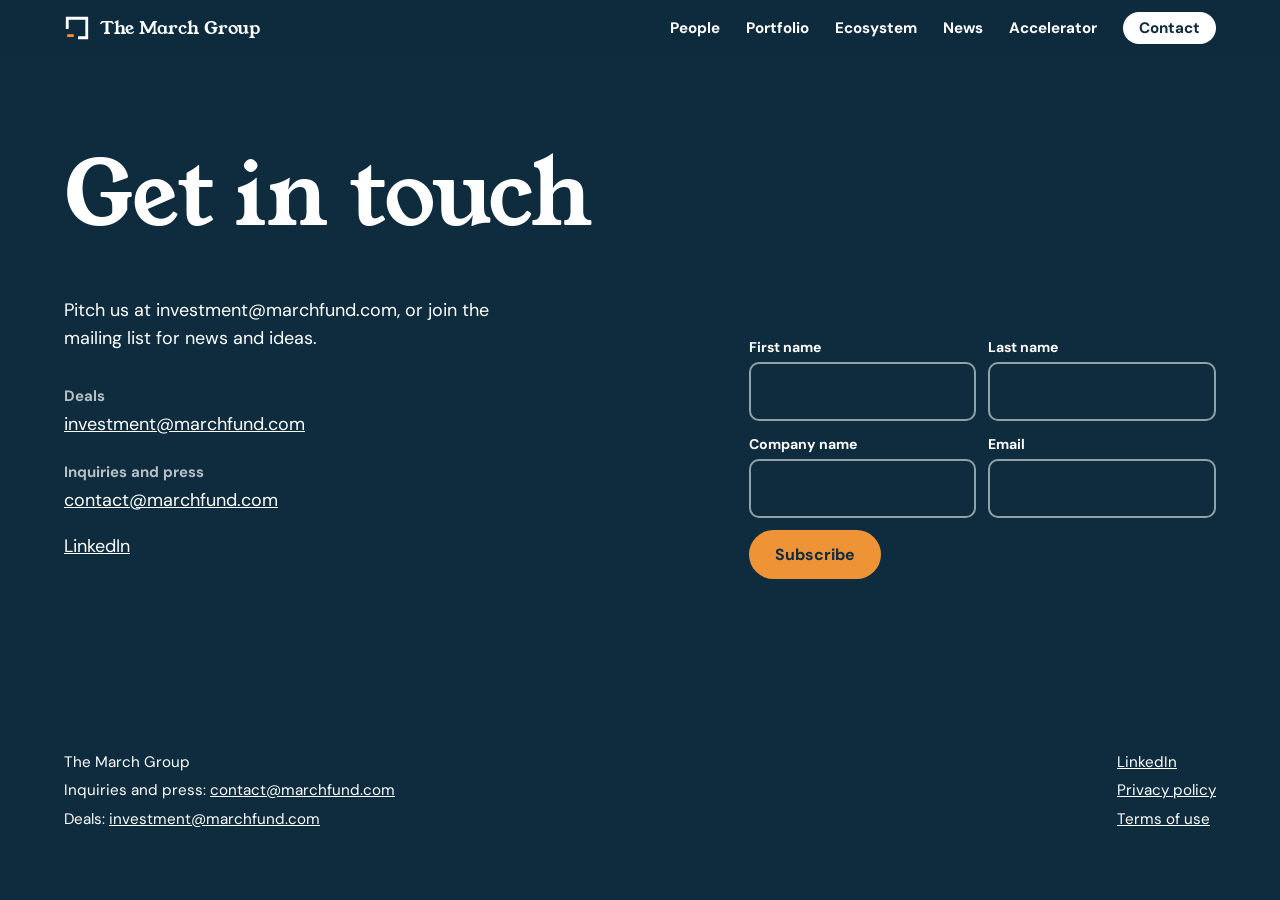
==== contact.html @ 6c955812 "Add files via upload" ====
<!DOCTYPE html>
<html lang="en">
<head>
<meta charset="utf-8">
<meta name="viewport" content="width=device-width, initial-scale=1, viewport-fit=cover">
<link rel="preconnect" href="https://fonts.googleapis.com">
<link rel="preconnect" href="https://fonts.gstatic.com" crossorigin>
<link href="https://fonts.googleapis.com/css2?family=Young+Serif&family=DM+Sans:opsz,wght@9..40,400;9..40,500;9..40,700&display=swap" rel="stylesheet">
<link rel="stylesheet" href="style.css">
<title>Contact | The March Group</title>
<meta name="description" content="The March Group is backing exponential technology platforms for human and planetary health, and a new food paradigm.">
</head>
<body class="sub-page dark" data-page="contact">
<header id="site-header" class="site-header"></header>
<main>
<h1 data-text="sections.contactPage"></h1>
<div class="contact-grid">
  <div><p data-text="sections.contactSub" style="max-width:26em;margin-bottom:28px"></p><div id="contact-lines"></div></div>
  <form class="signup" id="signup"></form>
</div>
</main>
<footer id="site-footer"></footer>

<script src="render.js"></script>

</body>
</html>
---- style.css ----
/* The March Group, Organic Modernism, Tier 3 */
:root{
  --lichen:#EDF1F4; --moss:#0E2C3E; --navy:#0E2C3E; --leaf:#1F4B66; --tomato:#EE9436; --butter:#F9DDB8; --paper:#FFFFFF;
  --ink:#0E2C3E; --muted:#4A6272; --line:#C9D5DC; --blend:multiply;
  --scene-a:#F7E9D6; --scene-b:#DCE6ED; --scene-c:#F3F6F8; --eco:#D9E4EB; --close:#0E2C3E;
  --pagebg:var(--lichen); --pagefg:var(--ink);
  --pad:clamp(20px,5vw,72px);
  --serif:"Young Serif",Georgia,serif; --sans:"DM Sans",system-ui,sans-serif;
}
@media (prefers-color-scheme:dark){
  :root{--lichen:#0A1F2C; --moss:#071722; --leaf:#5FA3C7; --paper:#12303F; --ink:#E9F0F4; --muted:#9FB4C0; --line:#20404F; --blend:screen;
    --scene-a:#1E2A2F; --scene-b:#12293A; --scene-c:#0F2533; --eco:#0B1A25; --close:#061620}
}
*,*::before,*::after{box-sizing:border-box}
html{-webkit-text-size-adjust:100%}
body{margin:0; background:var(--pagebg); color:var(--pagefg); font:400 18px/1.6 var(--sans); -webkit-font-smoothing:antialiased}
a{color:inherit}
:focus-visible{outline:3px solid var(--tomato); outline-offset:3px}
h1,h2,h3{font-family:var(--serif); font-weight:400; letter-spacing:-.01em; margin:0}
p{margin:0}
.btn{display:inline-block; padding:14px 26px; border-radius:999px; background:var(--tomato); color:var(--navy); text-decoration:none; font-weight:700; border:0; cursor:pointer; font-family:var(--sans); font-size:1rem}
.btn:hover{background:var(--butter); color:var(--navy)}
.sec-h{font-size:clamp(1.9rem,4.6vw,3.6rem); line-height:1.05; max-width:18em}

/* header */
.site-header{position:fixed; inset:0 0 auto 0; z-index:50}
.bar{display:flex; align-items:center; justify-content:space-between; flex-wrap:wrap; gap:12px; padding:12px var(--pad); background:color-mix(in srgb,var(--pagebg) 80%,transparent); backdrop-filter:blur(10px); -webkit-backdrop-filter:blur(10px)}
.brand{display:flex; align-items:center; gap:10px; text-decoration:none; font:400 1.15rem var(--serif)}
.brand svg{width:26px; height:26px}
.bar nav{display:flex; flex-wrap:wrap; gap:clamp(12px,2.4vw,26px); align-items:center; font-weight:700; font-size:.95rem}
.bar nav a{text-decoration:none} .bar nav a:hover{color:var(--tomato)}
.bar nav a.nav-cta{background:var(--pagefg); color:var(--pagebg); padding:4px 16px; border-radius:999px}
.bar nav a.nav-cta:hover{background:var(--tomato); color:var(--navy)}

/* media slots + masks */
.slot{position:relative; overflow:hidden; background:color-mix(in srgb,var(--pagefg) 9%,transparent)}
.slot .ph{position:absolute; inset:0} .slot .ph svg{width:100%; height:100%; display:block}
.slot.logo{background:var(--paper)} .slot.logo img{object-fit:contain; padding:17%}
.person .slot img{object-position:50% 20%}
.slot img,.slot video{position:absolute; inset:0; width:100%; height:100%; object-fit:cover}
.mk1{clip-path:url(#m1)} .mk2{clip-path:url(#m2)} .mk3{clip-path:url(#m3)} .mk4{clip-path:url(#m4)}

/* opening story (pinned) */
.story{position:relative; height:100vh; height:100svh; min-height:560px; display:grid; grid-template-columns:minmax(0,1fr) minmax(0,1.15fr); overflow:hidden}
.caps{position:relative}
.cap{position:absolute; inset:0; padding:72px var(--pad) 0 var(--pad); display:flex; flex-direction:column; justify-content:center; gap:22px}
.cap1 h1{font-size:clamp(2.1rem,4.6vw,4.4rem); line-height:1.04}
.hint{font-weight:700; font-size:.9rem; color:var(--muted)}
.split{display:flex; align-items:center; gap:16px; font:400 clamp(2.6rem,6vw,5.4rem)/1 var(--serif)}
.dot{width:.5em; height:.5em; border-radius:50%; flex:none}
.dot.a{background:var(--leaf)} .dot.b{background:var(--tomato)}
.line{font-size:1.15rem; color:var(--muted)}
.cap3 h2{font-size:clamp(2.1rem,4.6vw,4.2rem); line-height:1.05}
.cap3 .sub{max-width:28em; color:var(--muted); font-size:clamp(1rem,1.4vw,1.2rem)}
.cap3 .btn{align-self:flex-start}
.stage{position:relative; padding-top:56px}
.stage svg{width:100%; height:100%; display:block}
.stage path{mix-blend-mode:var(--blend)}
#shA{fill:var(--leaf)} #shB{fill:var(--tomato)}
.reduce .cap2,.reduce .cap3{display:none}

/* theme scenes */
.scene{min-height:100vh; min-height:100svh; display:grid; grid-template-columns:1fr 1fr; align-items:center; gap:clamp(24px,5vw,80px); padding:clamp(80px,10vw,128px) var(--pad)}
.scene:nth-child(even) .scene-media{order:-1}
.scene h2{font-size:clamp(2.4rem,6.4vw,5.6rem); line-height:1}
.scene p{margin-top:20px; max-width:22em; font-size:clamp(1.1rem,1.6vw,1.4rem)}
.scene .slot{width:min(100%,560px); aspect-ratio:1/1; margin:0 auto}
.themes-intro{padding:clamp(72px,10vw,128px) var(--pad) 0}

/* ecosystem */
.eco{padding:clamp(72px,10vw,128px) var(--pad)}
.stats{display:grid; grid-template-columns:repeat(5,1fr); gap:clamp(16px,3vw,32px); margin:clamp(32px,5vw,56px) 0 clamp(40px,6vw,80px)}
.stat b{display:block; font:400 clamp(2.4rem,5.4vw,4.6rem)/1 var(--serif); color:var(--leaf)}
.stat span{display:block; margin-top:8px; font-size:.95rem; line-height:1.35; opacity:.85}
.net-h{font-size:clamp(1.4rem,2.6vw,2rem); margin-bottom:8px}
#net{width:100%; height:auto; display:block; max-width:1100px; margin:0 auto}
#net .edge{stroke:currentColor; stroke-opacity:.35; stroke-width:1.5; stroke-dasharray:4 6}
#net .node{transform-box:fill-box; transform-origin:center; cursor:pointer}
#net .node rect{fill:var(--paper); stroke:var(--ink); stroke-width:1.5; transition:fill .15s}
#net .node text{font:700 19px var(--sans); fill:var(--ink); pointer-events:none}
#net .node.a rect{fill:var(--butter)} #net .node.a text{fill:var(--navy)}
#net .node:hover rect,#net .node:focus rect{fill:var(--tomato)} #net .node:hover text,#net .node:focus text{fill:var(--navy)}
#net .hub circle{fill:var(--tomato)} #net .hub text{font:400 30px var(--serif); fill:var(--navy)}
.cap-net{min-height:1.6em; text-align:center; font-weight:700; opacity:.8; margin-top:4px}

/* portfolio (pinned horizontal on desktop) */
.folio{min-height:100vh; min-height:100svh; display:flex; flex-direction:column; justify-content:center; gap:clamp(24px,4vw,48px); padding:clamp(88px,10vw,120px) 0 clamp(40px,6vw,72px); overflow:hidden}
.folio-head{padding:0 var(--pad)}
.track{display:flex; gap:clamp(20px,3vw,44px); padding:0 var(--pad); overflow-x:auto; scroll-snap-type:x mandatory; scrollbar-width:none}
.track::-webkit-scrollbar{display:none}
.folio.pinned .track{overflow:visible; scroll-snap-type:none; width:max-content; padding-right:calc(var(--pad) + 8vw)}
.card{flex:none; width:clamp(240px,32vw,440px); text-decoration:none; scroll-snap-align:start}
.card .slot{aspect-ratio:1/1.08; margin-bottom:14px; transition:transform .3s}
.card:hover .slot{transform:rotate(-2deg) scale(1.02)}
.card h3{font-size:clamp(1.4rem,2.4vw,2rem); line-height:1.1}
.card small{display:block; margin-top:4px; opacity:.75}

/* people */
.people{padding:clamp(72px,10vw,128px) var(--pad)}
.pgrid{display:grid; grid-template-columns:repeat(4,1fr); gap:clamp(16px,3vw,40px); margin-top:clamp(28px,5vw,56px)}
.person{background:none; border:0; padding:0; text-align:left; color:inherit; font:inherit; cursor:pointer}
.person .slot{aspect-ratio:4/5; margin-bottom:14px; transition:transform .3s}
.person:hover .slot{transform:scale(1.03)}
.person h3{font-size:1.3rem; line-height:1.15}
.person small{display:block; opacity:.75}
dialog{border:0; border-radius:24px; padding:30px; max-width:min(520px,92vw); background:var(--paper); color:var(--ink)}
dialog::backdrop{background:rgba(10,20,14,.55)}
dialog h3{font-size:1.8rem; margin-bottom:6px} dialog p{margin-top:12px} dialog .btn{margin-top:20px}

/* news */
.news-sec{padding:0 var(--pad) clamp(72px,10vw,128px)}
.nlist{margin-top:clamp(20px,4vw,40px); border-top:2px solid currentColor}
.nlist a{display:grid; grid-template-columns:9rem 1fr; gap:16px; padding:20px 0; border-bottom:1px solid var(--line); text-decoration:none}
.nlist small{font-weight:700; opacity:.7}
.nlist strong{font:400 clamp(1.15rem,2vw,1.6rem)/1.25 var(--serif)}
.nlist a:hover strong{color:var(--tomato)}

/* close */
.close{padding:clamp(80px,12vw,160px) var(--pad)}
.close h2{font-size:clamp(2.6rem,8vw,7rem); line-height:.98}
.close .lede{margin-top:20px; max-width:30em; font-size:1.2rem; opacity:.85}
.signup{display:grid; grid-template-columns:repeat(2,1fr); gap:12px; max-width:720px; margin-top:40px}
.signup label{display:block; font-weight:700; font-size:.88rem; margin-bottom:4px}
.signup input{width:100%; padding:13px 14px; border:2px solid color-mix(in srgb,currentColor 55%,transparent); border-radius:10px; background:transparent; color:inherit; font:inherit}
.signup .btn{grid-column:1/-1; justify-self:start}
.signup .ok{grid-column:1/-1; min-height:1.6em; font-weight:700}
footer{background:var(--close); color:#fff; padding:40px var(--pad) 56px}
footer .cols{display:flex; flex-wrap:wrap; justify-content:space-between; gap:24px; font-size:.95rem}
footer p{margin-bottom:4px}

/* home: explore tiles + close buttons */
.explore{padding:clamp(72px,10vw,128px) var(--pad)}
.tiles{display:grid; grid-template-columns:repeat(4,1fr); gap:clamp(16px,2.6vw,32px); margin-top:clamp(28px,5vw,56px)}
.tile{display:block; text-decoration:none}
.tile .slot{aspect-ratio:1/1; margin-bottom:14px; transition:transform .3s}
.tile:hover .slot{transform:rotate(-2deg) scale(1.03)}
.tile h3{font-size:clamp(1.5rem,2.6vw,2.2rem); line-height:1.05}
.tile p{margin-top:4px; opacity:.8}
.close .cta{display:flex; flex-wrap:wrap; gap:12px; margin-top:32px}
.btn.ghost{background:transparent; border:2px solid currentColor; color:inherit}
.btn.ghost:hover{background:#fff; color:var(--navy); border-color:#fff}
body.dark{--pagebg:var(--close); --pagefg:#fff}
.contact-grid{display:grid; grid-template-columns:1.3fr 1fr; gap:clamp(28px,6vw,80px); align-items:start}
.contact-grid small{opacity:.7; font-weight:700}
.contact-grid p{margin-bottom:18px}
.sub-page main.flush{padding:0}
.sub-page .eco{padding-top:clamp(110px,14vw,170px)}
.sub-page .folio-head h1{margin-bottom:0}

/* subpages */
.sub-page main{padding:clamp(96px,12vw,150px) var(--pad) 72px}
.sub-page h1{font-size:clamp(2.6rem,7vw,5.6rem); line-height:1; margin-bottom:clamp(28px,5vw,56px)}
.sub-page .pgrid{margin-top:0}
.sub-page .person{cursor:default}
.sub-page .person p{margin-top:8px; font-size:.98rem; max-width:24em}
.sub-page .pfgrid{display:grid; grid-template-columns:repeat(3,1fr); gap:clamp(20px,3vw,44px)}
.sub-page .pfgrid .card{width:auto}
.plain-list{list-style:none; margin:0; padding:0; columns:2; column-gap:40px}
.plain-list li{padding:10px 0; border-bottom:1px solid var(--line); break-inside:avoid}
.plain-list a{text-decoration:none} .plain-list a:hover{color:var(--tomato)}
.sub-page h2{font-size:clamp(1.6rem,3vw,2.4rem); margin:clamp(40px,6vw,72px) 0 16px}

@media (max-width:860px){
  .story{grid-template-columns:1fr; grid-template-rows:minmax(0,46%) minmax(0,54%)}
  .cap{padding-top:64px; gap:14px} .stage{padding-top:0}
  .cap3 .sub{display:none} .split{font-size:clamp(2.2rem,10vw,3.4rem)}
  .scene{grid-template-columns:1fr; min-height:auto; padding-top:80px; padding-bottom:80px}
  .scene:nth-child(even) .scene-media{order:0}
  .stats{grid-template-columns:1fr 1fr}
  .pgrid{grid-template-columns:1fr 1fr}
  .tiles{grid-template-columns:1fr 1fr}
  .contact-grid{grid-template-columns:1fr}
  .folio{min-height:auto}
  .sub-page .pfgrid{grid-template-columns:1fr 1fr}
}
@media (max-width:560px){
  .signup{grid-template-columns:1fr} .nlist a{grid-template-columns:1fr; gap:4px}
  .sub-page .pfgrid{grid-template-columns:1fr} .plain-list{columns:1} .bar nav{font-size:.85rem; gap:10px}
}
@media (prefers-reduced-motion:reduce){.card:hover .slot,.person:hover .slot{transform:none}}
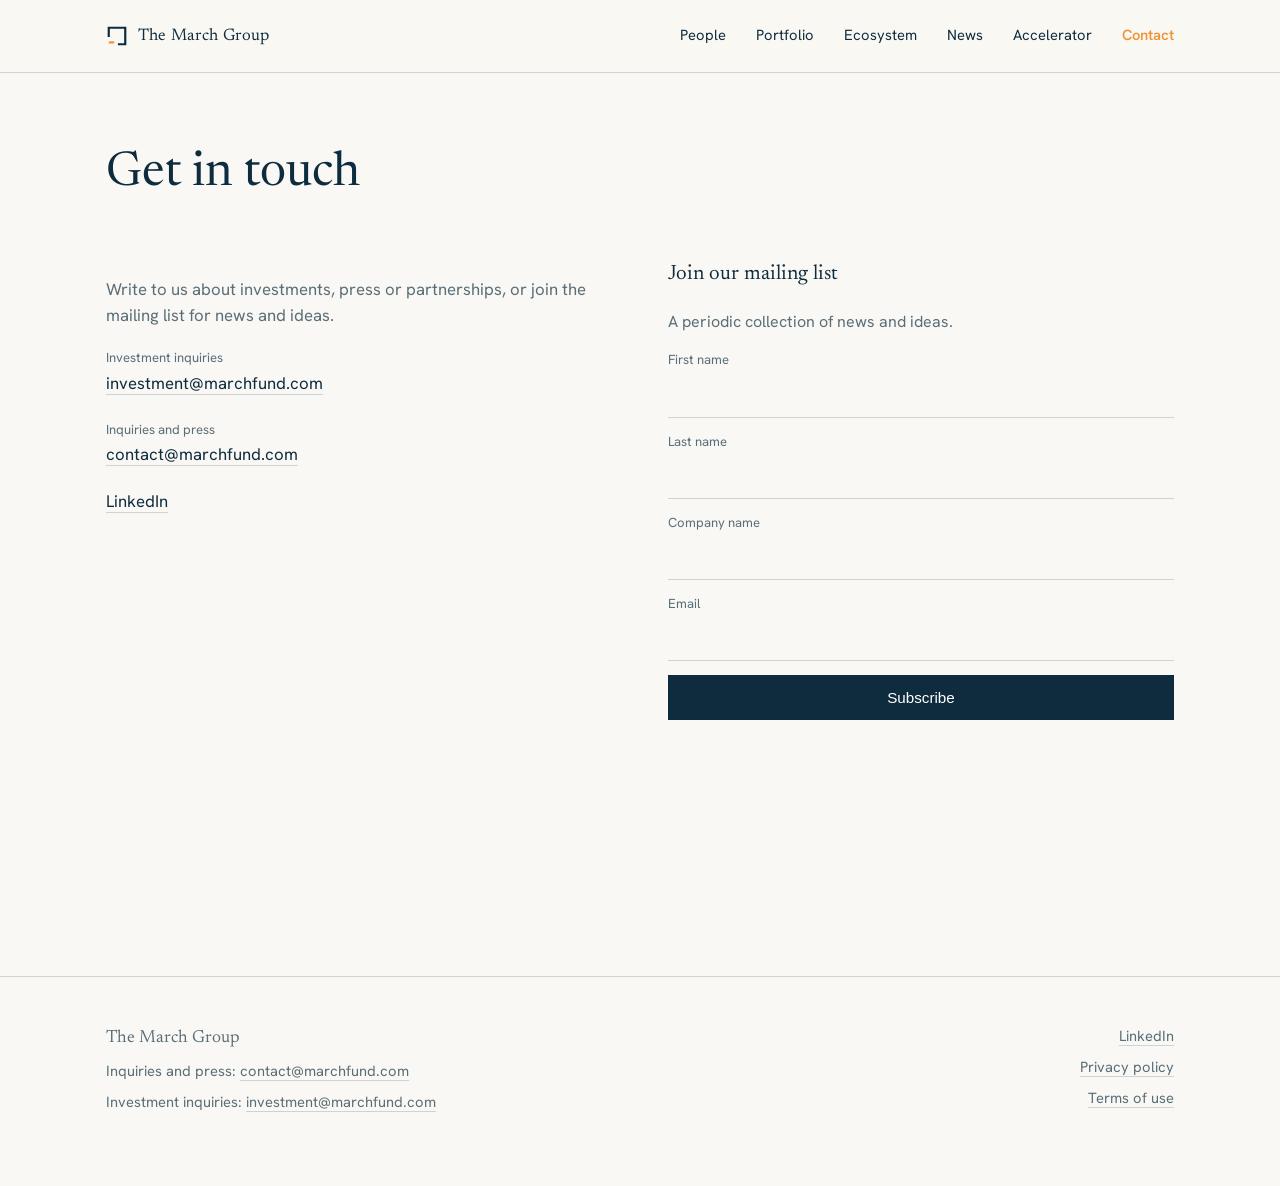
==== commit 53cba1fa: "Add files via upload" ====
--- a/contact.html
+++ b/contact.html
@@ -5,23 +5,23 @@
 <meta name="viewport" content="width=device-width, initial-scale=1, viewport-fit=cover">
 <link rel="preconnect" href="https://fonts.googleapis.com">
 <link rel="preconnect" href="https://fonts.gstatic.com" crossorigin>
-<link href="https://fonts.googleapis.com/css2?family=Young+Serif&family=DM+Sans:opsz,wght@9..40,400;9..40,500;9..40,700&display=swap" rel="stylesheet">
+<link href="https://fonts.googleapis.com/css2?family=Hanken+Grotesk:wght@400;500;600&family=Newsreader:opsz,wght@6..72,300..500&display=swap" rel="stylesheet">
 <link rel="stylesheet" href="style.css">
 <title>Contact | The March Group</title>
 <meta name="description" content="The March Group is backing exponential technology platforms for human and planetary health, and a new food paradigm.">
 </head>
-<body class="sub-page dark" data-page="contact">
+<body class="sub" data-page="contact">
+<a class="skip" href="#main">Skip to content</a>
 <header id="site-header" class="site-header"></header>
-<main>
+<main id="main">
 <h1 data-text="sections.contactPage"></h1>
 <div class="contact-grid">
-  <div><p data-text="sections.contactSub" style="max-width:26em;margin-bottom:28px"></p><div id="contact-lines"></div></div>
-  <form class="signup" id="signup"></form>
+  <div><p class="lede" data-text="sections.contactSub"></p><div id="contact-lines"></div></div>
+  <div><h2 class="col-h" data-text="sections.mailing"></h2><p class="muted" data-text="sections.mailingSub"></p><form class="signup" id="signup"></form></div>
 </div>
+<noscript><p class="wrap">This site needs JavaScript to show its content.</p></noscript>
 </main>
 <footer id="site-footer"></footer>
-
 <script src="render.js"></script>
-
 </body>
 </html>
--- a/style.css
+++ b/style.css
@@ -1,180 +1,203 @@
-/* The March Group, Organic Modernism, Tier 3 */
-:root{
-  --lichen:#EDF1F4; --moss:#0E2C3E; --navy:#0E2C3E; --leaf:#1F4B66; --tomato:#EE9436; --butter:#F9DDB8; --paper:#FFFFFF;
-  --ink:#0E2C3E; --muted:#4A6272; --line:#C9D5DC; --blend:multiply;
-  --scene-a:#F7E9D6; --scene-b:#DCE6ED; --scene-c:#F3F6F8; --eco:#D9E4EB; --close:#0E2C3E;
-  --pagebg:var(--lichen); --pagefg:var(--ink);
-  --pad:clamp(20px,5vw,72px);
-  --serif:"Young Serif",Georgia,serif; --sans:"DM Sans",system-ui,sans-serif;
-}
-@media (prefers-color-scheme:dark){
-  :root{--lichen:#0A1F2C; --moss:#071722; --leaf:#5FA3C7; --paper:#12303F; --ink:#E9F0F4; --muted:#9FB4C0; --line:#20404F; --blend:screen;
-    --scene-a:#1E2A2F; --scene-b:#12293A; --scene-c:#0F2533; --eco:#0B1A25; --close:#061620}
-}
-*,*::before,*::after{box-sizing:border-box}
-html{-webkit-text-size-adjust:100%}
-body{margin:0; background:var(--pagebg); color:var(--pagefg); font:400 18px/1.6 var(--sans); -webkit-font-smoothing:antialiased}
-a{color:inherit}
-:focus-visible{outline:3px solid var(--tomato); outline-offset:3px}
-h1,h2,h3{font-family:var(--serif); font-weight:400; letter-spacing:-.01em; margin:0}
-p{margin:0}
-.btn{display:inline-block; padding:14px 26px; border-radius:999px; background:var(--tomato); color:var(--navy); text-decoration:none; font-weight:700; border:0; cursor:pointer; font-family:var(--sans); font-size:1rem}
-.btn:hover{background:var(--butter); color:var(--navy)}
-.sec-h{font-size:clamp(1.9rem,4.6vw,3.6rem); line-height:1.05; max-width:18em}
-
-/* header */
-.site-header{position:fixed; inset:0 0 auto 0; z-index:50}
-.bar{display:flex; align-items:center; justify-content:space-between; flex-wrap:wrap; gap:12px; padding:12px var(--pad); background:color-mix(in srgb,var(--pagebg) 80%,transparent); backdrop-filter:blur(10px); -webkit-backdrop-filter:blur(10px)}
-.brand{display:flex; align-items:center; gap:10px; text-decoration:none; font:400 1.15rem var(--serif)}
-.brand svg{width:26px; height:26px}
-.bar nav{display:flex; flex-wrap:wrap; gap:clamp(12px,2.4vw,26px); align-items:center; font-weight:700; font-size:.95rem}
-.bar nav a{text-decoration:none} .bar nav a:hover{color:var(--tomato)}
-.bar nav a.nav-cta{background:var(--pagefg); color:var(--pagebg); padding:4px 16px; border-radius:999px}
-.bar nav a.nav-cta:hover{background:var(--tomato); color:var(--navy)}
-
-/* media slots + masks */
-.slot{position:relative; overflow:hidden; background:color-mix(in srgb,var(--pagefg) 9%,transparent)}
-.slot .ph{position:absolute; inset:0} .slot .ph svg{width:100%; height:100%; display:block}
-.slot.logo{background:var(--paper)} .slot.logo img{object-fit:contain; padding:17%}
-.person .slot img{object-position:50% 20%}
-.slot img,.slot video{position:absolute; inset:0; width:100%; height:100%; object-fit:cover}
-.mk1{clip-path:url(#m1)} .mk2{clip-path:url(#m2)} .mk3{clip-path:url(#m3)} .mk4{clip-path:url(#m4)}
-
-/* opening story (pinned) */
-.story{position:relative; height:100vh; height:100svh; min-height:560px; display:grid; grid-template-columns:minmax(0,1fr) minmax(0,1.15fr); overflow:hidden}
-.caps{position:relative}
-.cap{position:absolute; inset:0; padding:72px var(--pad) 0 var(--pad); display:flex; flex-direction:column; justify-content:center; gap:22px}
-.cap1 h1{font-size:clamp(2.1rem,4.6vw,4.4rem); line-height:1.04}
-.hint{font-weight:700; font-size:.9rem; color:var(--muted)}
-.split{display:flex; align-items:center; gap:16px; font:400 clamp(2.6rem,6vw,5.4rem)/1 var(--serif)}
-.dot{width:.5em; height:.5em; border-radius:50%; flex:none}
-.dot.a{background:var(--leaf)} .dot.b{background:var(--tomato)}
-.line{font-size:1.15rem; color:var(--muted)}
-.cap3 h2{font-size:clamp(2.1rem,4.6vw,4.2rem); line-height:1.05}
-.cap3 .sub{max-width:28em; color:var(--muted); font-size:clamp(1rem,1.4vw,1.2rem)}
-.cap3 .btn{align-self:flex-start}
-.stage{position:relative; padding-top:56px}
-.stage svg{width:100%; height:100%; display:block}
-.stage path{mix-blend-mode:var(--blend)}
-#shA{fill:var(--leaf)} #shB{fill:var(--tomato)}
-.reduce .cap2,.reduce .cap3{display:none}
-
-/* theme scenes */
-.scene{min-height:100vh; min-height:100svh; display:grid; grid-template-columns:1fr 1fr; align-items:center; gap:clamp(24px,5vw,80px); padding:clamp(80px,10vw,128px) var(--pad)}
-.scene:nth-child(even) .scene-media{order:-1}
-.scene h2{font-size:clamp(2.4rem,6.4vw,5.6rem); line-height:1}
-.scene p{margin-top:20px; max-width:22em; font-size:clamp(1.1rem,1.6vw,1.4rem)}
-.scene .slot{width:min(100%,560px); aspect-ratio:1/1; margin:0 auto}
-.themes-intro{padding:clamp(72px,10vw,128px) var(--pad) 0}
-
-/* ecosystem */
-.eco{padding:clamp(72px,10vw,128px) var(--pad)}
-.stats{display:grid; grid-template-columns:repeat(5,1fr); gap:clamp(16px,3vw,32px); margin:clamp(32px,5vw,56px) 0 clamp(40px,6vw,80px)}
-.stat b{display:block; font:400 clamp(2.4rem,5.4vw,4.6rem)/1 var(--serif); color:var(--leaf)}
-.stat span{display:block; margin-top:8px; font-size:.95rem; line-height:1.35; opacity:.85}
-.net-h{font-size:clamp(1.4rem,2.6vw,2rem); margin-bottom:8px}
-#net{width:100%; height:auto; display:block; max-width:1100px; margin:0 auto}
-#net .edge{stroke:currentColor; stroke-opacity:.35; stroke-width:1.5; stroke-dasharray:4 6}
-#net .node{transform-box:fill-box; transform-origin:center; cursor:pointer}
-#net .node rect{fill:var(--paper); stroke:var(--ink); stroke-width:1.5; transition:fill .15s}
-#net .node text{font:700 19px var(--sans); fill:var(--ink); pointer-events:none}
-#net .node.a rect{fill:var(--butter)} #net .node.a text{fill:var(--navy)}
-#net .node:hover rect,#net .node:focus rect{fill:var(--tomato)} #net .node:hover text,#net .node:focus text{fill:var(--navy)}
-#net .hub circle{fill:var(--tomato)} #net .hub text{font:400 30px var(--serif); fill:var(--navy)}
-.cap-net{min-height:1.6em; text-align:center; font-weight:700; opacity:.8; margin-top:4px}
-
-/* portfolio (pinned horizontal on desktop) */
-.folio{min-height:100vh; min-height:100svh; display:flex; flex-direction:column; justify-content:center; gap:clamp(24px,4vw,48px); padding:clamp(88px,10vw,120px) 0 clamp(40px,6vw,72px); overflow:hidden}
-.folio-head{padding:0 var(--pad)}
-.track{display:flex; gap:clamp(20px,3vw,44px); padding:0 var(--pad); overflow-x:auto; scroll-snap-type:x mandatory; scrollbar-width:none}
-.track::-webkit-scrollbar{display:none}
-.folio.pinned .track{overflow:visible; scroll-snap-type:none; width:max-content; padding-right:calc(var(--pad) + 8vw)}
-.card{flex:none; width:clamp(240px,32vw,440px); text-decoration:none; scroll-snap-align:start}
-.card .slot{aspect-ratio:1/1.08; margin-bottom:14px; transition:transform .3s}
-.card:hover .slot{transform:rotate(-2deg) scale(1.02)}
-.card h3{font-size:clamp(1.4rem,2.4vw,2rem); line-height:1.1}
-.card small{display:block; margin-top:4px; opacity:.75}
-
-/* people */
-.people{padding:clamp(72px,10vw,128px) var(--pad)}
-.pgrid{display:grid; grid-template-columns:repeat(4,1fr); gap:clamp(16px,3vw,40px); margin-top:clamp(28px,5vw,56px)}
-.person{background:none; border:0; padding:0; text-align:left; color:inherit; font:inherit; cursor:pointer}
-.person .slot{aspect-ratio:4/5; margin-bottom:14px; transition:transform .3s}
-.person:hover .slot{transform:scale(1.03)}
-.person h3{font-size:1.3rem; line-height:1.15}
-.person small{display:block; opacity:.75}
-dialog{border:0; border-radius:24px; padding:30px; max-width:min(520px,92vw); background:var(--paper); color:var(--ink)}
-dialog::backdrop{background:rgba(10,20,14,.55)}
-dialog h3{font-size:1.8rem; margin-bottom:6px} dialog p{margin-top:12px} dialog .btn{margin-top:20px}
-
-/* news */
-.news-sec{padding:0 var(--pad) clamp(72px,10vw,128px)}
-.nlist{margin-top:clamp(20px,4vw,40px); border-top:2px solid currentColor}
-.nlist a{display:grid; grid-template-columns:9rem 1fr; gap:16px; padding:20px 0; border-bottom:1px solid var(--line); text-decoration:none}
-.nlist small{font-weight:700; opacity:.7}
-.nlist strong{font:400 clamp(1.15rem,2vw,1.6rem)/1.25 var(--serif)}
-.nlist a:hover strong{color:var(--tomato)}
-
-/* close */
-.close{padding:clamp(80px,12vw,160px) var(--pad)}
-.close h2{font-size:clamp(2.6rem,8vw,7rem); line-height:.98}
-.close .lede{margin-top:20px; max-width:30em; font-size:1.2rem; opacity:.85}
-.signup{display:grid; grid-template-columns:repeat(2,1fr); gap:12px; max-width:720px; margin-top:40px}
-.signup label{display:block; font-weight:700; font-size:.88rem; margin-bottom:4px}
-.signup input{width:100%; padding:13px 14px; border:2px solid color-mix(in srgb,currentColor 55%,transparent); border-radius:10px; background:transparent; color:inherit; font:inherit}
-.signup .btn{grid-column:1/-1; justify-self:start}
-.signup .ok{grid-column:1/-1; min-height:1.6em; font-weight:700}
-footer{background:var(--close); color:#fff; padding:40px var(--pad) 56px}
-footer .cols{display:flex; flex-wrap:wrap; justify-content:space-between; gap:24px; font-size:.95rem}
-footer p{margin-bottom:4px}
-
-/* home: explore tiles + close buttons */
-.explore{padding:clamp(72px,10vw,128px) var(--pad)}
-.tiles{display:grid; grid-template-columns:repeat(4,1fr); gap:clamp(16px,2.6vw,32px); margin-top:clamp(28px,5vw,56px)}
-.tile{display:block; text-decoration:none}
-.tile .slot{aspect-ratio:1/1; margin-bottom:14px; transition:transform .3s}
-.tile:hover .slot{transform:rotate(-2deg) scale(1.03)}
-.tile h3{font-size:clamp(1.5rem,2.6vw,2.2rem); line-height:1.05}
-.tile p{margin-top:4px; opacity:.8}
-.close .cta{display:flex; flex-wrap:wrap; gap:12px; margin-top:32px}
-.btn.ghost{background:transparent; border:2px solid currentColor; color:inherit}
-.btn.ghost:hover{background:#fff; color:var(--navy); border-color:#fff}
-body.dark{--pagebg:var(--close); --pagefg:#fff}
-.contact-grid{display:grid; grid-template-columns:1.3fr 1fr; gap:clamp(28px,6vw,80px); align-items:start}
-.contact-grid small{opacity:.7; font-weight:700}
-.contact-grid p{margin-bottom:18px}
-.sub-page main.flush{padding:0}
-.sub-page .eco{padding-top:clamp(110px,14vw,170px)}
-.sub-page .folio-head h1{margin-bottom:0}
-
-/* subpages */
-.sub-page main{padding:clamp(96px,12vw,150px) var(--pad) 72px}
-.sub-page h1{font-size:clamp(2.6rem,7vw,5.6rem); line-height:1; margin-bottom:clamp(28px,5vw,56px)}
-.sub-page .pgrid{margin-top:0}
-.sub-page .person{cursor:default}
-.sub-page .person p{margin-top:8px; font-size:.98rem; max-width:24em}
-.sub-page .pfgrid{display:grid; grid-template-columns:repeat(3,1fr); gap:clamp(20px,3vw,44px)}
-.sub-page .pfgrid .card{width:auto}
-.plain-list{list-style:none; margin:0; padding:0; columns:2; column-gap:40px}
-.plain-list li{padding:10px 0; border-bottom:1px solid var(--line); break-inside:avoid}
-.plain-list a{text-decoration:none} .plain-list a:hover{color:var(--tomato)}
-.sub-page h2{font-size:clamp(1.6rem,3vw,2.4rem); margin:clamp(40px,6vw,72px) 0 16px}
-
-@media (max-width:860px){
-  .story{grid-template-columns:1fr; grid-template-rows:minmax(0,46%) minmax(0,54%)}
-  .cap{padding-top:64px; gap:14px} .stage{padding-top:0}
-  .cap3 .sub{display:none} .split{font-size:clamp(2.2rem,10vw,3.4rem)}
-  .scene{grid-template-columns:1fr; min-height:auto; padding-top:80px; padding-bottom:80px}
-  .scene:nth-child(even) .scene-media{order:0}
-  .stats{grid-template-columns:1fr 1fr}
-  .pgrid{grid-template-columns:1fr 1fr}
-  .tiles{grid-template-columns:1fr 1fr}
-  .contact-grid{grid-template-columns:1fr}
-  .folio{min-height:auto}
-  .sub-page .pfgrid{grid-template-columns:1fr 1fr}
-}
-@media (max-width:560px){
-  .signup{grid-template-columns:1fr} .nlist a{grid-template-columns:1fr; gap:4px}
-  .sub-page .pfgrid{grid-template-columns:1fr} .plain-list{columns:1} .bar nav{font-size:.85rem; gap:10px}
-}
-@media (prefers-reduced-motion:reduce){.card:hover .slot,.person:hover .slot{transform:none}}
+:root {
+  --navy: #0E2C3E;
+  --orange: #EE9436;
+  --paper: #FAF8F4;
+  --rule: rgba(14,44,62,.18);
+  --ink-soft: rgba(14,44,62,.68);
+  --serif: 'Newsreader', Georgia, serif;
+  --sans: 'Hanken Grotesk', -apple-system, BlinkMacSystemFont, 'Segoe UI', sans-serif;
+  color-scheme: light;
+  padding-top: env(safe-area-inset-top, 0px);
+  padding-bottom: env(safe-area-inset-bottom, 0px);
+}
+html { scroll-padding-top: 84px; }
+* { box-sizing: border-box; }
+body {
+  margin: 0;
+  background: var(--paper);
+  color: var(--navy);
+  font-family: var(--sans);
+  font-size: 16px;
+  line-height: 1.55;
+  -webkit-font-smoothing: antialiased;
+}
+img, svg { max-width: 100%; display: block; }
+a { color: inherit; text-decoration: none; }
+.wrap { max-width: 1180px; margin: 0 auto; padding: 0 clamp(20px, 5vw, 56px); }
+.skip { position: absolute; left: -999px; top: 0; background: var(--navy); color: #fff; padding: 10px 16px; z-index: 200; }
+.skip:focus { left: 12px; top: 12px; }
+
+/* ---------- header ---------- */
+.site-header {
+  position: sticky; top: 0; z-index: 100;
+  background: rgba(250,248,244,.92);
+  backdrop-filter: saturate(140%) blur(6px);
+  border-bottom: 1px solid var(--rule);
+  padding-top: env(safe-area-inset-top, 0px);
+}
+.bar { display: flex; align-items: center; justify-content: space-between; height: 72px; gap: 24px; }
+.brand { display: flex; align-items: center; gap: 10px; font-family: var(--serif); font-size: 1.05rem; letter-spacing: .01em; white-space: nowrap; }
+.brand svg { width: 22px; height: 22px; }
+.bar nav { display: flex; align-items: center; gap: clamp(16px, 2.4vw, 30px); font-size: .92rem; }
+.bar nav a { padding: 6px 0; border-bottom: 1px solid transparent; }
+.bar nav a:hover, .bar nav a:focus-visible { border-color: var(--orange); }
+.nav-cta { color: var(--orange) !important; font-weight: 600; }
+.burger { display: none; flex-direction: column; gap: 5px; width: 34px; height: 34px; align-items: center; justify-content: center; background: none; border: none; cursor: pointer; }
+.burger span { width: 20px; height: 2px; background: var(--navy); display: block; }
+
+/* ---------- footer ---------- */
+#site-footer { border-top: 1px solid var(--rule); margin-top: 96px; padding: 48px 0 64px; }
+.cols { display: grid; grid-template-columns: 1fr 1fr; gap: 24px; font-size: .92rem; }
+.cols a { border-bottom: 1px solid var(--rule); }
+.cols a:hover { border-color: var(--orange); }
+.fname { font-family: var(--serif); font-size: 1.1rem; margin: 0 0 10px; }
+.cols p { margin: 0 0 8px; color: var(--ink-soft); }
+#site-footer .cols > div:last-child { text-align: right; }
+
+/* ---------- section scaffolding ---------- */
+.sec { padding: 88px 0; border-top: 1px solid var(--rule); }
+.sec-h { font-family: var(--serif); font-weight: 400; font-size: clamp(1.6rem, 3vw, 2.3rem); margin: 0 0 40px; }
+.sec-head { display: flex; align-items: baseline; justify-content: space-between; gap: 20px; margin-bottom: 40px; }
+.sec-head .sec-h { margin: 0; }
+.sec-head > a { font-size: .92rem; border-bottom: 1px solid var(--rule); white-space: nowrap; }
+.sec-head > a:hover { border-color: var(--orange); }
+.col-h { font-family: var(--serif); font-weight: 400; font-size: 1.3rem; margin: 0 0 18px; }
+.lede { max-width: 46em; color: var(--ink-soft); font-size: 1.05rem; }
+.muted { color: var(--ink-soft); }
+
+/* ---------- hero ---------- */
+.story { position: relative; padding: clamp(64px, 12vh, 132px) 0 40px; }
+.rules { position: absolute; inset: 0; top: 72px; pointer-events: none; display: none; }
+.rules i { position: absolute; top: 0; bottom: 0; width: 1px; background: var(--rule); }
+.s1 { max-width: 1180px; margin: 0 auto; padding: 0 clamp(20px, 5vw, 56px); }
+.s1 h1 {
+  font-family: var(--serif); font-weight: 400; margin: 0;
+  font-size: clamp(2.2rem, 6.4vw, 4.6rem); line-height: 1.05; max-width: 16ch;
+}
+.s2 { max-width: 1180px; margin: 56px auto 0; padding: 0 clamp(20px, 5vw, 56px); display: grid; grid-template-columns: 1fr 1fr; gap: 28px; align-items: start; }
+.frame { position: relative; border: 1px solid var(--rule); padding: 22px 24px; min-height: 110px; display: flex; align-items: flex-end; }
+.frame svg { position: absolute; inset: 0; width: 100%; height: 100%; }
+.frame svg path { fill: none; stroke: var(--orange); stroke-width: 2; vector-effect: non-scaling-stroke; }
+.frame .word { font-family: var(--serif); font-size: clamp(1.6rem, 3vw, 2.2rem); margin: 0; position: relative; z-index: 1; }
+.caption { grid-column: 1 / -1; margin: 4px 2px 0; color: var(--ink-soft); font-size: .92rem; }
+.panel { grid-column: 1 / -1; border-top: 1px solid var(--rule); margin-top: 8px; padding-top: 28px; }
+.panel h2 { font-family: var(--serif); font-weight: 400; font-size: clamp(1.3rem, 2.4vw, 1.8rem); margin: 0 0 10px; max-width: 26ch; }
+.panel p { max-width: 42ch; color: var(--ink-soft); margin: 0 0 14px; }
+.panel a { border-bottom: 1px solid var(--orange); font-size: .95rem; }
+.prog { display: none; }
+
+/* animation-only state: JS toggles these once motion is confirmed on */
+.motion .frame svg path { stroke-dasharray: 400; stroke-dashoffset: 400; }
+.motion .frame.in svg path { animation: draw .9s ease forwards; }
+.motion .s1 h1, .motion .word, .motion .caption, .motion .panel { opacity: 0; transform: translateY(10px); }
+.motion .s1.in h1, .motion .frame.in .word, .motion .s2.in .caption, .motion .s2.in .panel {
+  opacity: 1; transform: none; transition: opacity .7s ease, transform .7s ease;
+}
+@keyframes draw { to { stroke-dashoffset: 0; } }
+
+/* ---------- themes ---------- */
+.theme-row { display: grid; grid-template-columns: 220px 1fr; gap: 32px; align-items: center; padding: 32px 0; border-top: 1px solid var(--rule); }
+.theme-row:first-child { border-top: none; }
+.theme-media { aspect-ratio: 4/3; overflow: hidden; }
+.theme-copy h3 { font-family: var(--serif); font-weight: 400; font-size: 1.4rem; margin: 0 0 8px; }
+.theme-copy p { margin: 0; max-width: 48ch; color: var(--ink-soft); }
+
+/* ---------- media slots ---------- */
+.slot { position: relative; overflow: hidden; background: var(--paper); }
+.slot img { width: 100%; height: 100%; object-fit: cover; }
+.ph { width: 100%; height: 100%; }
+.ph svg { width: 100%; height: 100%; }
+
+/* ---------- stats ---------- */
+.stats { display: grid; grid-template-columns: repeat(5, 1fr); gap: 24px 20px; }
+.stat { border-top: 2px solid var(--navy); padding-top: 14px; }
+.stat b { display: block; font-family: var(--serif); font-weight: 400; font-size: clamp(1.8rem, 3.4vw, 2.6rem); }
+.stat span { display: block; color: var(--ink-soft); font-size: .86rem; margin-top: 4px; }
+
+/* ---------- portfolio grid ---------- */
+.pfgrid { display: grid; grid-template-columns: repeat(4, 1fr); gap: 1px; background: var(--rule); border: 1px solid var(--rule); }
+.pcard { background: var(--paper); padding: 22px 18px; display: flex; flex-direction: column; gap: 12px; align-items: center; text-align: center; }
+.pcard-media { width: 48px; height: 48px; border-radius: 4px; }
+.pcard span { font-size: .88rem; }
+.pcard:hover span { color: var(--orange); }
+
+/* ---------- news ---------- */
+.nlist { display: flex; flex-direction: column; }
+.nrow { display: grid; grid-template-columns: 84px 1fr; gap: 20px; align-items: center; padding: 18px 0; border-top: 1px solid var(--rule); }
+.nlist > a:first-child, .nrow:first-child { border-top: none; }
+.nrow-media { aspect-ratio: 1; border-radius: 3px; }
+.nrow small { color: var(--ink-soft); font-size: .82rem; }
+.nrow strong { display: block; font-weight: 500; margin-top: 4px; }
+.nrow:hover strong { color: var(--orange); }
+
+/* ---------- close / contact CTA ---------- */
+.close { border-top: 1px solid var(--rule); padding: 96px 0; text-align: left; }
+.close h2 { font-family: var(--serif); font-weight: 400; font-size: clamp(1.8rem, 3.6vw, 2.6rem); margin: 0 0 12px; }
+.close p { color: var(--ink-soft); max-width: 40ch; margin: 0 0 24px; }
+.btn {
+  display: inline-block; background: var(--navy); color: #fff !important; padding: 13px 26px;
+  font-size: .95rem; border: 1px solid var(--navy);
+}
+.btn:hover { background: var(--paper); color: var(--navy) !important; }
+
+/* ---------- sub pages ---------- */
+body.sub main { max-width: 1180px; margin: 0 auto; padding: 64px clamp(20px, 5vw, 56px) 100px; }
+body.sub h1 { font-family: var(--serif); font-weight: 400; font-size: clamp(2rem, 4.4vw, 3rem); margin: 0 0 48px; }
+
+.pgrid { display: grid; grid-template-columns: repeat(4, 1fr); gap: 40px 28px; }
+.person-media { aspect-ratio: 1; margin-bottom: 14px; }
+.person h3 { font-family: var(--serif); font-weight: 400; font-size: 1.1rem; margin: 0; }
+.person small { color: var(--ink-soft); display: block; margin-top: 2px; }
+.person p { margin: 10px 0 0; font-size: .92rem; color: var(--ink-soft); }
+
+.eco-cols { display: grid; grid-template-columns: 1fr 1fr; gap: 40px; margin-top: 56px; }
+.list { list-style: none; margin: 0; padding: 0; }
+.list li { border-top: 1px solid var(--rule); padding: 12px 0; }
+.list li:first-child { border-top: none; }
+.list a:hover { color: var(--orange); }
+
+.contact-grid { display: grid; grid-template-columns: 1fr 1fr; gap: 56px; align-items: start; }
+#contact-lines p { margin: 0 0 20px; }
+#contact-lines small { color: var(--ink-soft); font-size: .82rem; }
+#contact-lines a { border-bottom: 1px solid var(--rule); font-size: 1.05rem; }
+.signup { display: grid; gap: 14px; }
+.signup label { display: block; font-size: .82rem; color: var(--ink-soft); margin-bottom: 5px; }
+.signup input {
+  width: 100%; border: none; border-bottom: 1px solid var(--rule); background: transparent;
+  padding: 8px 2px; font: inherit; color: var(--navy);
+}
+.signup input:focus-visible { outline: 2px solid var(--orange); outline-offset: 2px; }
+.signup .ok { color: var(--orange); font-size: .9rem; min-height: 1.2em; }
+
+/* ---------- focus ---------- */
+a:focus-visible, button:focus-visible, input:focus-visible { outline: 2px solid var(--orange); outline-offset: 2px; }
+
+/* ---------- responsive ---------- */
+@media (max-width: 860px) {
+  .bar nav { display: none; }
+  body.nav-open .bar nav {
+    display: flex; flex-direction: column; align-items: flex-start; gap: 4px;
+    position: absolute; top: 72px; left: 0; right: 0; background: var(--paper);
+    border-bottom: 1px solid var(--rule); padding: 16px clamp(20px, 5vw, 56px) 24px;
+  }
+  .burger { display: flex; }
+  .s2 { grid-template-columns: 1fr; }
+  .theme-row { grid-template-columns: 1fr; }
+  .stats { grid-template-columns: repeat(2, 1fr); }
+  .pfgrid { grid-template-columns: repeat(2, 1fr); }
+  .pgrid { grid-template-columns: repeat(2, 1fr); }
+  .eco-cols { grid-template-columns: 1fr; }
+  .contact-grid { grid-template-columns: 1fr; }
+  .cols { grid-template-columns: 1fr; }
+  #site-footer .cols > div:last-child { text-align: left; }
+  .nrow { grid-template-columns: 56px 1fr; }
+}
+@media (max-width: 520px) {
+  .stats { grid-template-columns: repeat(2, 1fr); }
+  .pfgrid { grid-template-columns: repeat(2, 1fr); }
+}
+
+@media (prefers-reduced-motion: reduce) {
+  .motion .frame svg path,
+  .motion .s1 h1, .motion .word, .motion .caption, .motion .panel { opacity: 1 !important; transform: none !important; stroke-dashoffset: 0 !important; animation: none !important; transition: none !important; }
+}
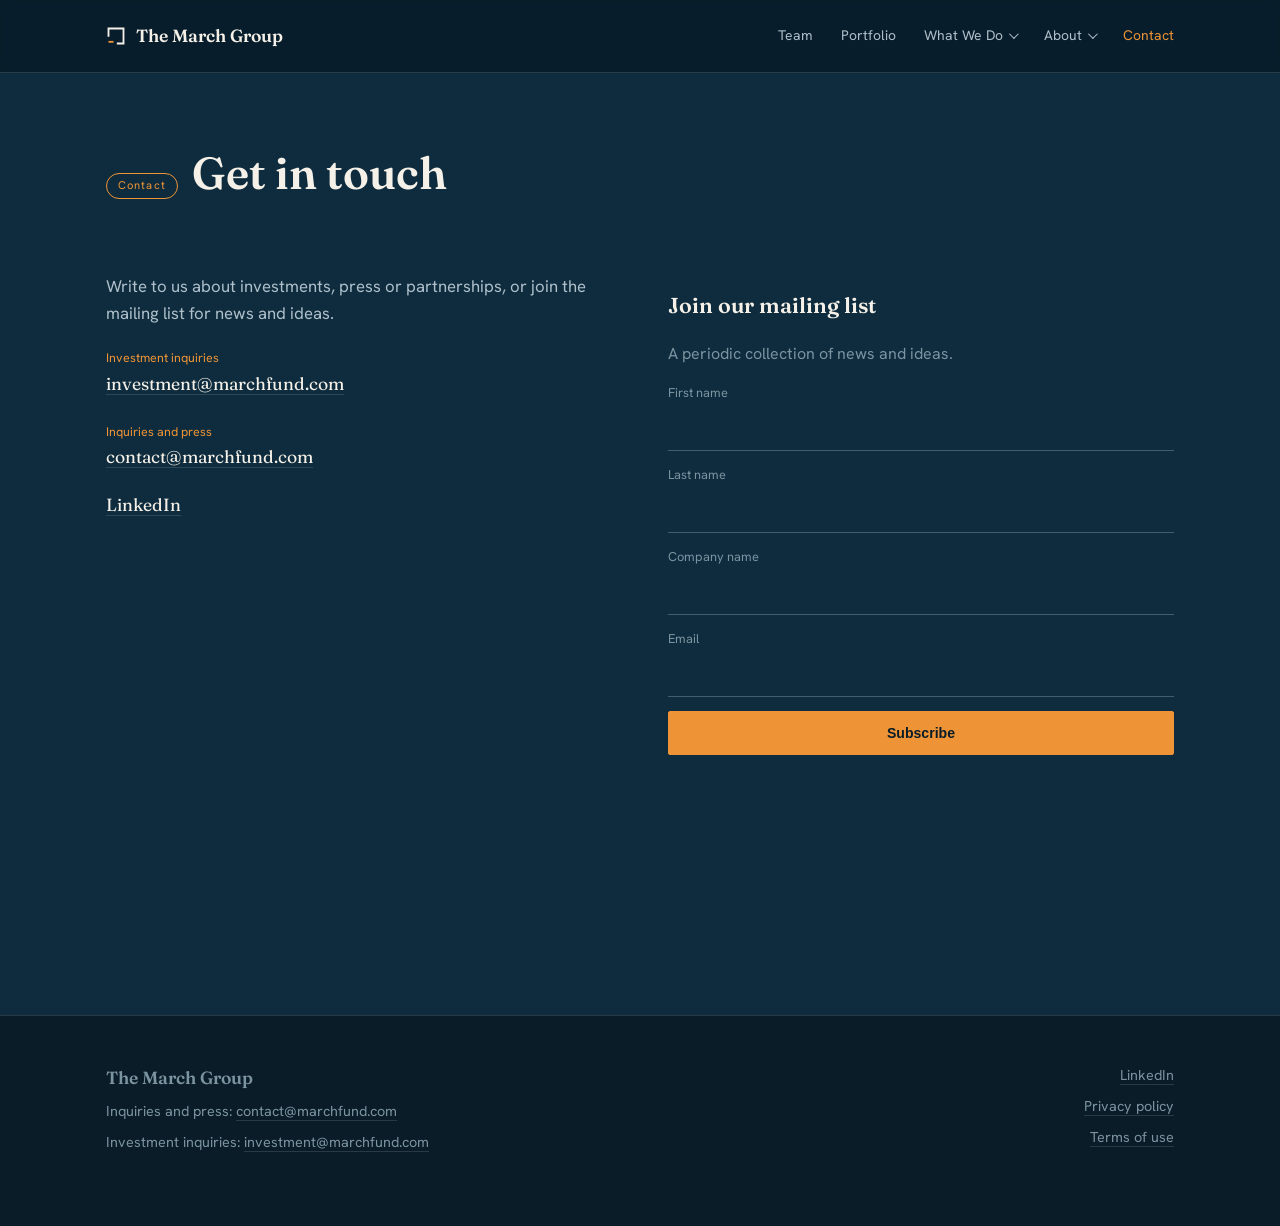
==== commit 22e9fedf: "Add files via upload" ====
--- a/contact.html
+++ b/contact.html
@@ -5,7 +5,7 @@
 <meta name="viewport" content="width=device-width, initial-scale=1, viewport-fit=cover">
 <link rel="preconnect" href="https://fonts.googleapis.com">
 <link rel="preconnect" href="https://fonts.gstatic.com" crossorigin>
-<link href="https://fonts.googleapis.com/css2?family=Hanken+Grotesk:wght@400;500;600&family=Newsreader:opsz,wght@6..72,300..500&display=swap" rel="stylesheet">
+<link href="https://fonts.googleapis.com/css2?family=Fraunces:opsz,wght@9..144,340..680&family=Hanken+Grotesk:wght@400;500;600&display=swap" rel="stylesheet">
 <link rel="stylesheet" href="style.css">
 <title>Contact | The March Group</title>
 <meta name="description" content="The March Group is backing exponential technology platforms for human and planetary health, and a new food paradigm.">
@@ -14,7 +14,7 @@
 <a class="skip" href="#main">Skip to content</a>
 <header id="site-header" class="site-header"></header>
 <main id="main">
-<h1 data-text="sections.contactPage"></h1>
+<div class="panel-head"><span class="tag">Contact</span><h1 data-text="sections.contactPage"></h1></div>
 <div class="contact-grid">
   <div><p class="lede" data-text="sections.contactSub"></p><div id="contact-lines"></div></div>
   <div><h2 class="col-h" data-text="sections.mailing"></h2><p class="muted" data-text="sections.mailingSub"></p><form class="signup" id="signup"></form></div>
--- a/style.css
+++ b/style.css
@@ -1,156 +1,176 @@
 :root {
+  --navy-deep: #091C28;
   --navy: #0E2C3E;
+  --navy-light: #16405A;
   --orange: #EE9436;
-  --paper: #FAF8F4;
-  --rule: rgba(14,44,62,.18);
-  --ink-soft: rgba(14,44,62,.68);
-  --serif: 'Newsreader', Georgia, serif;
+  --paper: #F5F1E8;
+  --paper-dim: #EAE4D6;
+  --slate: #AFC0CB;
+  --slate-dim: #7C93A0;
+  --rule: rgba(175,192,203,.18);
+  --rule-strong: rgba(175,192,203,.32);
+  --serif: 'Fraunces', Georgia, serif;
   --sans: 'Hanken Grotesk', -apple-system, BlinkMacSystemFont, 'Segoe UI', sans-serif;
-  color-scheme: light;
-  padding-top: env(safe-area-inset-top, 0px);
-  padding-bottom: env(safe-area-inset-bottom, 0px);
+  color-scheme: dark;
 }
 html { scroll-padding-top: 84px; }
 * { box-sizing: border-box; }
 body {
   margin: 0;
-  background: var(--paper);
-  color: var(--navy);
+  background: var(--navy);
+  color: var(--slate);
   font-family: var(--sans);
   font-size: 16px;
-  line-height: 1.55;
+  line-height: 1.6;
   -webkit-font-smoothing: antialiased;
 }
 img, svg { max-width: 100%; display: block; }
 a { color: inherit; text-decoration: none; }
 .wrap { max-width: 1180px; margin: 0 auto; padding: 0 clamp(20px, 5vw, 56px); }
-.skip { position: absolute; left: -999px; top: 0; background: var(--navy); color: #fff; padding: 10px 16px; z-index: 200; }
+.skip { position: absolute; left: -999px; top: 0; background: var(--orange); color: var(--navy-deep); padding: 10px 16px; z-index: 200; }
 .skip:focus { left: 12px; top: 12px; }
 
-/* ---------- header ---------- */
 .site-header {
   position: sticky; top: 0; z-index: 100;
-  background: rgba(250,248,244,.92);
+  background: rgba(9,28,40,.9);
   backdrop-filter: saturate(140%) blur(6px);
   border-bottom: 1px solid var(--rule);
   padding-top: env(safe-area-inset-top, 0px);
 }
 .bar { display: flex; align-items: center; justify-content: space-between; height: 72px; gap: 24px; }
-.brand { display: flex; align-items: center; gap: 10px; font-family: var(--serif); font-size: 1.05rem; letter-spacing: .01em; white-space: nowrap; }
-.brand svg { width: 22px; height: 22px; }
-.bar nav { display: flex; align-items: center; gap: clamp(16px, 2.4vw, 30px); font-size: .92rem; }
-.bar nav a { padding: 6px 0; border-bottom: 1px solid transparent; }
-.bar nav a:hover, .bar nav a:focus-visible { border-color: var(--orange); }
-.nav-cta { color: var(--orange) !important; font-weight: 600; }
+.brand { display: flex; align-items: center; gap: 10px; font-family: var(--serif); font-weight: 600; font-size: 1.1rem; color: var(--paper); white-space: nowrap; }
+.brand svg { width: 20px; height: 20px; }
+.bar nav { display: flex; align-items: center; gap: clamp(16px, 2.2vw, 28px); font-size: .87rem; }
+.bar nav a { padding: 6px 0; border-bottom: 1px solid transparent; color: var(--slate); }
+.bar nav a:hover, .bar nav a:focus-visible { border-color: var(--orange); color: var(--paper); }
+.nav-cta { color: var(--orange) !important; }
+
+.nav-item { position: relative; }
+.nav-trigger {
+  display: flex; align-items: center; gap: 6px; background: none; border: none; cursor: pointer;
+  font: inherit; font-size: .87rem; color: var(--slate); padding: 6px 0; border-bottom: 1px solid transparent;
+}
+.nav-trigger:hover, .nav-item.open .nav-trigger { color: var(--paper); border-color: var(--orange); }
+.nav-caret { width: 7px; height: 7px; border-right: 1px solid currentColor; border-bottom: 1px solid currentColor; transform: rotate(45deg) translateY(-2px); transition: transform .15s ease; }
+.nav-item.open .nav-caret { transform: rotate(-135deg) translateY(1px); }
+.submenu {
+  display: none; position: absolute; top: calc(100% + 14px); left: 0; min-width: 190px;
+  background: var(--navy-light); border: 1px solid var(--rule-strong); border-radius: 2px;
+  padding: 6px 0; box-shadow: 0 12px 28px rgba(0,0,0,.3);
+}
+.nav-item.open .submenu { display: block; }
+.submenu a { display: block; padding: 10px 18px; font-size: .87rem; color: var(--slate); border-bottom: none !important; }
+.submenu a:hover { color: var(--orange); background: rgba(238,148,54,.08); }
 .burger { display: none; flex-direction: column; gap: 5px; width: 34px; height: 34px; align-items: center; justify-content: center; background: none; border: none; cursor: pointer; }
-.burger span { width: 20px; height: 2px; background: var(--navy); display: block; }
-
-/* ---------- footer ---------- */
-#site-footer { border-top: 1px solid var(--rule); margin-top: 96px; padding: 48px 0 64px; }
-.cols { display: grid; grid-template-columns: 1fr 1fr; gap: 24px; font-size: .92rem; }
+.burger span { width: 20px; height: 2px; background: var(--paper); display: block; }
+
+#site-footer { border-top: 1px solid var(--rule); margin-top: 100px; padding: 48px 0 64px; background: var(--navy-deep); }
+.cols { display: grid; grid-template-columns: 1fr 1fr; gap: 24px; font-size: .9rem; }
 .cols a { border-bottom: 1px solid var(--rule); }
-.cols a:hover { border-color: var(--orange); }
-.fname { font-family: var(--serif); font-size: 1.1rem; margin: 0 0 10px; }
-.cols p { margin: 0 0 8px; color: var(--ink-soft); }
+.cols a:hover { border-color: var(--orange); color: var(--paper); }
+.fname { font-family: var(--serif); font-weight: 600; font-size: 1.1rem; margin: 0 0 10px; color: var(--paper); }
+.cols p { margin: 0 0 8px; color: var(--slate-dim); }
 #site-footer .cols > div:last-child { text-align: right; }
 
-/* ---------- section scaffolding ---------- */
-.sec { padding: 88px 0; border-top: 1px solid var(--rule); }
-.sec-h { font-family: var(--serif); font-weight: 400; font-size: clamp(1.6rem, 3vw, 2.3rem); margin: 0 0 40px; }
-.sec-head { display: flex; align-items: baseline; justify-content: space-between; gap: 20px; margin-bottom: 40px; }
-.sec-head .sec-h { margin: 0; }
-.sec-head > a { font-size: .92rem; border-bottom: 1px solid var(--rule); white-space: nowrap; }
-.sec-head > a:hover { border-color: var(--orange); }
-.col-h { font-family: var(--serif); font-weight: 400; font-size: 1.3rem; margin: 0 0 18px; }
-.lede { max-width: 46em; color: var(--ink-soft); font-size: 1.05rem; }
-.muted { color: var(--ink-soft); }
-
-/* ---------- hero ---------- */
-.story { position: relative; padding: clamp(64px, 12vh, 132px) 0 40px; }
-.rules { position: absolute; inset: 0; top: 72px; pointer-events: none; display: none; }
-.rules i { position: absolute; top: 0; bottom: 0; width: 1px; background: var(--rule); }
-.s1 { max-width: 1180px; margin: 0 auto; padding: 0 clamp(20px, 5vw, 56px); }
-.s1 h1 {
-  font-family: var(--serif); font-weight: 400; margin: 0;
-  font-size: clamp(2.2rem, 6.4vw, 4.6rem); line-height: 1.05; max-width: 16ch;
-}
-.s2 { max-width: 1180px; margin: 56px auto 0; padding: 0 clamp(20px, 5vw, 56px); display: grid; grid-template-columns: 1fr 1fr; gap: 28px; align-items: start; }
-.frame { position: relative; border: 1px solid var(--rule); padding: 22px 24px; min-height: 110px; display: flex; align-items: flex-end; }
-.frame svg { position: absolute; inset: 0; width: 100%; height: 100%; }
-.frame svg path { fill: none; stroke: var(--orange); stroke-width: 2; vector-effect: non-scaling-stroke; }
-.frame .word { font-family: var(--serif); font-size: clamp(1.6rem, 3vw, 2.2rem); margin: 0; position: relative; z-index: 1; }
-.caption { grid-column: 1 / -1; margin: 4px 2px 0; color: var(--ink-soft); font-size: .92rem; }
-.panel { grid-column: 1 / -1; border-top: 1px solid var(--rule); margin-top: 8px; padding-top: 28px; }
-.panel h2 { font-family: var(--serif); font-weight: 400; font-size: clamp(1.3rem, 2.4vw, 1.8rem); margin: 0 0 10px; max-width: 26ch; }
-.panel p { max-width: 42ch; color: var(--ink-soft); margin: 0 0 14px; }
-.panel a { border-bottom: 1px solid var(--orange); font-size: .95rem; }
-.prog { display: none; }
-
-/* animation-only state: JS toggles these once motion is confirmed on */
-.motion .frame svg path { stroke-dasharray: 400; stroke-dashoffset: 400; }
-.motion .frame.in svg path { animation: draw .9s ease forwards; }
-.motion .s1 h1, .motion .word, .motion .caption, .motion .panel { opacity: 0; transform: translateY(10px); }
-.motion .s1.in h1, .motion .frame.in .word, .motion .s2.in .caption, .motion .s2.in .panel {
-  opacity: 1; transform: none; transition: opacity .7s ease, transform .7s ease;
-}
-@keyframes draw { to { stroke-dashoffset: 0; } }
-
-/* ---------- themes ---------- */
-.theme-row { display: grid; grid-template-columns: 220px 1fr; gap: 32px; align-items: center; padding: 32px 0; border-top: 1px solid var(--rule); }
+.panel-head { display: flex; align-items: baseline; gap: 14px; margin-bottom: 40px; }
+.tag { font-size: .7rem; letter-spacing: .1em; color: var(--orange); border: 1px solid var(--orange); border-radius: 999px; padding: 3px 11px; }
+.sec-h { font-family: var(--serif); font-weight: 600; font-size: clamp(1.8rem, 3.6vw, 2.6rem); margin: 0; color: var(--paper); }
+.sec { padding: 64px 32px; border-top: 1px solid var(--rule); }
+.sec.panel { background: var(--paper); color: var(--navy); margin: 0 -32px; border-radius: 2px; }
+.sec.panel .sec-h, .sec.panel .tag { color: var(--navy); }
+.sec.panel .tag { border-color: var(--navy); color: var(--navy); }
+.sec-head { display: flex; align-items: flex-end; justify-content: space-between; gap: 20px; margin-bottom: 40px; }
+.sec-head .panel-head { margin-bottom: 0; }
+.sec-head > a { font-size: .84rem; border-bottom: 1px solid var(--rule); white-space: nowrap; color: var(--slate); }
+.sec-head > a:hover { border-color: var(--orange); color: var(--paper); }
+.col-h { font-family: var(--serif); font-weight: 600; font-size: 1.35rem; margin: 32px 0 18px; color: var(--paper); }
+.lede { max-width: 46em; color: var(--slate); font-size: 1.05rem; }
+.muted { color: var(--slate-dim); }
+
+.journal-body { min-width: 0; max-width: 900px; margin: 0 auto; }
+
+.motion .reveal { opacity: 0; transform: translateY(10px); transition: opacity .6s ease, transform .6s ease; }
+.motion .reveal.in { opacity: 1; transform: none; }
+
+.hero {
+  padding: clamp(64px, 12vh, 130px) 32px clamp(56px, 10vh, 100px); margin: 0 0 8px;
+  max-width: 780px;
+}
+.eyebrow { font-size: .82rem; letter-spacing: .04em; color: var(--orange); margin: 0 0 22px; }
+.hero h1 {
+  font-family: var(--serif); font-weight: 600; margin: 0 0 30px;
+  font-size: clamp(2.4rem, 5.6vw, 4.1rem); line-height: 1.08; letter-spacing: -.01em;
+  color: var(--paper);
+}
+.hero .lede { margin: 0 0 24px; font-size: 1.1rem; max-width: 42ch; }
+.link { border-bottom: 1px solid var(--orange); font-size: .88rem; color: var(--paper); }
+.subpage-link { margin: 28px 0 0; }
+
+.theme-row {
+  display: grid; grid-template-columns: 56px 1fr 72px; align-items: center; gap: 0 28px;
+  padding: 34px 32px; border-top: 1px solid var(--rule);
+}
 .theme-row:first-child { border-top: none; }
-.theme-media { aspect-ratio: 4/3; overflow: hidden; }
-.theme-copy h3 { font-family: var(--serif); font-weight: 400; font-size: 1.4rem; margin: 0 0 8px; }
-.theme-copy p { margin: 0; max-width: 48ch; color: var(--ink-soft); }
-
-/* ---------- media slots ---------- */
-.slot { position: relative; overflow: hidden; background: var(--paper); }
+.tnum { font-family: var(--serif); color: var(--orange); font-size: 1.5rem; align-self: start; padding-top: 4px; }
+.theme-body { min-width: 0; }
+.theme-title { font-family: var(--serif); font-weight: 600; font-size: 1.4rem; margin: 0 0 10px; color: var(--paper); }
+.theme-copy { margin: 0; max-width: 56ch; color: var(--slate); }
+.theme-icon { width: 72px; height: 72px; color: var(--slate); justify-self: end; }
+.theme-icon svg { width: 100%; height: 100%; }
+
+.slot { position: relative; overflow: hidden; background: var(--navy-light); }
 .slot img { width: 100%; height: 100%; object-fit: cover; }
-.ph { width: 100%; height: 100%; }
-.ph svg { width: 100%; height: 100%; }
-
-/* ---------- stats ---------- */
-.stats { display: grid; grid-template-columns: repeat(5, 1fr); gap: 24px 20px; }
-.stat { border-top: 2px solid var(--navy); padding-top: 14px; }
-.stat b { display: block; font-family: var(--serif); font-weight: 400; font-size: clamp(1.8rem, 3.4vw, 2.6rem); }
-.stat span { display: block; color: var(--ink-soft); font-size: .86rem; margin-top: 4px; }
-
-/* ---------- portfolio grid ---------- */
-.pfgrid { display: grid; grid-template-columns: repeat(4, 1fr); gap: 1px; background: var(--rule); border: 1px solid var(--rule); }
-.pcard { background: var(--paper); padding: 22px 18px; display: flex; flex-direction: column; gap: 12px; align-items: center; text-align: center; }
-.pcard-media { width: 48px; height: 48px; border-radius: 4px; }
-.pcard span { font-size: .88rem; }
+.ph {
+  width: 100%; height: 100%; display: flex; align-items: center; justify-content: center;
+  border: 1px solid var(--rule); background: var(--navy-light);
+}
+.ph span { font-family: var(--serif); font-weight: 600; font-size: 1.3rem; color: var(--slate); }
+.sec.panel .slot, .sec.panel .ph { background: var(--paper-dim); border-color: rgba(14,44,62,.15); }
+.sec.panel .ph span { color: var(--navy); }
+
+.stats { display: grid; grid-template-columns: repeat(5, 1fr); gap: 0; border-top: 1px solid var(--rule); border-left: 1px solid var(--rule); }
+.stat { border-right: 1px solid var(--rule); border-bottom: 1px solid var(--rule); padding: 22px 18px; }
+.stat b { display: block; font-family: var(--serif); font-weight: 600; font-size: clamp(1.7rem, 3.2vw, 2.3rem); color: var(--orange); }
+.stat span { display: block; color: var(--slate-dim); font-size: .82rem; margin-top: 6px; }
+.sec.panel .stats { border-top-color: rgba(14,44,62,.15); border-left-color: rgba(14,44,62,.15); }
+.sec.panel .stat { border-right-color: rgba(14,44,62,.15); border-bottom-color: rgba(14,44,62,.15); }
+.sec.panel .stat b { color: var(--navy); }
+.sec.panel .stat span { color: rgba(14,44,62,.6); }
+
+.pfgrid { display: grid; grid-template-columns: repeat(4, 1fr); gap: 40px 28px; }
+.pcard { padding: 8px 0; display: flex; flex-direction: column; gap: 14px; align-items: center; text-align: center; border-top: 1px solid var(--rule); padding-top: 28px; }
+.pcard-media { width: 44px; height: 44px; border-radius: 4px; }
+.pcard span { font-size: .86rem; color: var(--slate); }
 .pcard:hover span { color: var(--orange); }
 
-/* ---------- news ---------- */
 .nlist { display: flex; flex-direction: column; }
-.nrow { display: grid; grid-template-columns: 84px 1fr; gap: 20px; align-items: center; padding: 18px 0; border-top: 1px solid var(--rule); }
+.nrow { display: grid; grid-template-columns: 84px 1fr; gap: 20px; align-items: center; padding: 20px 0; border-top: 1px solid var(--rule); }
 .nlist > a:first-child, .nrow:first-child { border-top: none; }
-.nrow-media { aspect-ratio: 1; border-radius: 3px; }
-.nrow small { color: var(--ink-soft); font-size: .82rem; }
-.nrow strong { display: block; font-weight: 500; margin-top: 4px; }
+.nrow-media { aspect-ratio: 1; border-radius: 4px; }
+.nrow small { color: var(--orange); font-size: .78rem; }
+.nrow strong { display: block; font-family: var(--serif); font-weight: 600; font-size: 1.1rem; margin-top: 4px; color: var(--paper); }
 .nrow:hover strong { color: var(--orange); }
 
-/* ---------- close / contact CTA ---------- */
-.close { border-top: 1px solid var(--rule); padding: 96px 0; text-align: left; }
-.close h2 { font-family: var(--serif); font-weight: 400; font-size: clamp(1.8rem, 3.6vw, 2.6rem); margin: 0 0 12px; }
-.close p { color: var(--ink-soft); max-width: 40ch; margin: 0 0 24px; }
+.close { border-top: 1px solid var(--rule); padding: 80px 32px; max-width: 640px; }
+.close h2 { font-family: var(--serif); font-weight: 600; font-size: clamp(1.9rem, 3.6vw, 2.6rem); margin: 0 0 14px; color: var(--paper); }
+.close p { color: var(--slate); margin: 0 0 26px; }
 .btn {
-  display: inline-block; background: var(--navy); color: #fff !important; padding: 13px 26px;
-  font-size: .95rem; border: 1px solid var(--navy);
-}
-.btn:hover { background: var(--paper); color: var(--navy) !important; }
-
-/* ---------- sub pages ---------- */
+  display: inline-block; background: var(--orange); color: var(--navy-deep) !important; padding: 13px 28px;
+  font-size: .88rem; font-weight: 600; border: 1px solid var(--orange); border-radius: 2px;
+}
+.btn:hover { background: transparent; color: var(--orange) !important; }
+
 body.sub main { max-width: 1180px; margin: 0 auto; padding: 64px clamp(20px, 5vw, 56px) 100px; }
-body.sub h1 { font-family: var(--serif); font-weight: 400; font-size: clamp(2rem, 4.4vw, 3rem); margin: 0 0 48px; }
+body.sub h1 { font-family: var(--serif); font-weight: 600; font-size: clamp(2rem, 4.2vw, 2.8rem); margin: 0; color: var(--paper); }
+body.sub .panel-head { margin-bottom: 48px; }
 
 .pgrid { display: grid; grid-template-columns: repeat(4, 1fr); gap: 40px 28px; }
-.person-media { aspect-ratio: 1; margin-bottom: 14px; }
-.person h3 { font-family: var(--serif); font-weight: 400; font-size: 1.1rem; margin: 0; }
-.person small { color: var(--ink-soft); display: block; margin-top: 2px; }
-.person p { margin: 10px 0 0; font-size: .92rem; color: var(--ink-soft); }
-
-.eco-cols { display: grid; grid-template-columns: 1fr 1fr; gap: 40px; margin-top: 56px; }
+.person-media { aspect-ratio: 1; margin-bottom: 14px; border: 1px solid var(--rule); border-radius: 4px; }
+.person h3 { font-family: var(--serif); font-weight: 600; font-size: 1.1rem; margin: 0; color: var(--paper); }
+.person small { color: var(--slate-dim); display: block; margin-top: 2px; }
+.person p { margin: 10px 0 0; font-size: .92rem; color: var(--slate); }
+
+.eco-cols { display: grid; grid-template-columns: 1fr 1fr; gap: 40px; margin-top: 12px; }
 .list { list-style: none; margin: 0; padding: 0; }
 .list li { border-top: 1px solid var(--rule); padding: 12px 0; }
 .list li:first-child { border-top: none; }
@@ -158,31 +178,35 @@
 
 .contact-grid { display: grid; grid-template-columns: 1fr 1fr; gap: 56px; align-items: start; }
 #contact-lines p { margin: 0 0 20px; }
-#contact-lines small { color: var(--ink-soft); font-size: .82rem; }
-#contact-lines a { border-bottom: 1px solid var(--rule); font-size: 1.05rem; }
+#contact-lines small { color: var(--orange); font-size: .78rem; }
+#contact-lines a { border-bottom: 1px solid var(--rule); font-size: 1.1rem; font-family: var(--serif); color: var(--paper); }
 .signup { display: grid; gap: 14px; }
-.signup label { display: block; font-size: .82rem; color: var(--ink-soft); margin-bottom: 5px; }
+.signup label { display: block; font-size: .8rem; color: var(--slate-dim); margin-bottom: 5px; }
 .signup input {
-  width: 100%; border: none; border-bottom: 1px solid var(--rule); background: transparent;
-  padding: 8px 2px; font: inherit; color: var(--navy);
+  width: 100%; border: none; border-bottom: 1px solid var(--rule-strong); background: transparent;
+  padding: 8px 2px; font: inherit; color: var(--paper);
 }
 .signup input:focus-visible { outline: 2px solid var(--orange); outline-offset: 2px; }
 .signup .ok { color: var(--orange); font-size: .9rem; min-height: 1.2em; }
 
-/* ---------- focus ---------- */
 a:focus-visible, button:focus-visible, input:focus-visible { outline: 2px solid var(--orange); outline-offset: 2px; }
 
-/* ---------- responsive ---------- */
 @media (max-width: 860px) {
   .bar nav { display: none; }
   body.nav-open .bar nav {
     display: flex; flex-direction: column; align-items: flex-start; gap: 4px;
-    position: absolute; top: 72px; left: 0; right: 0; background: var(--paper);
+    position: absolute; top: 72px; left: 0; right: 0; background: var(--navy);
     border-bottom: 1px solid var(--rule); padding: 16px clamp(20px, 5vw, 56px) 24px;
   }
   .burger { display: flex; }
-  .s2 { grid-template-columns: 1fr; }
-  .theme-row { grid-template-columns: 1fr; }
+  .nav-item { width: 100%; }
+  .nav-trigger { width: 100%; justify-content: space-between; padding: 8px 0; }
+  .submenu { position: static; box-shadow: none; border: none; background: none; padding: 0 0 4px 14px; min-width: 0; }
+  .submenu a { padding: 8px 0; }
+  .hero, .theme-row, .sec, .close { padding-left: 20px; padding-right: 20px; }
+  .sec.panel { margin: 0; }
+  .theme-row { grid-template-columns: 32px 1fr; row-gap: 16px; }
+  .theme-icon { grid-column: 2; justify-self: start; width: 52px; height: 52px; order: 3; }
   .stats { grid-template-columns: repeat(2, 1fr); }
   .pfgrid { grid-template-columns: repeat(2, 1fr); }
   .pgrid { grid-template-columns: repeat(2, 1fr); }
@@ -192,12 +216,7 @@
   #site-footer .cols > div:last-child { text-align: left; }
   .nrow { grid-template-columns: 56px 1fr; }
 }
-@media (max-width: 520px) {
-  .stats { grid-template-columns: repeat(2, 1fr); }
-  .pfgrid { grid-template-columns: repeat(2, 1fr); }
-}
 
 @media (prefers-reduced-motion: reduce) {
-  .motion .frame svg path,
-  .motion .s1 h1, .motion .word, .motion .caption, .motion .panel { opacity: 1 !important; transform: none !important; stroke-dashoffset: 0 !important; animation: none !important; transition: none !important; }
-}
+  .motion .reveal { opacity: 1 !important; transform: none !important; transition: none !important; }
+}
